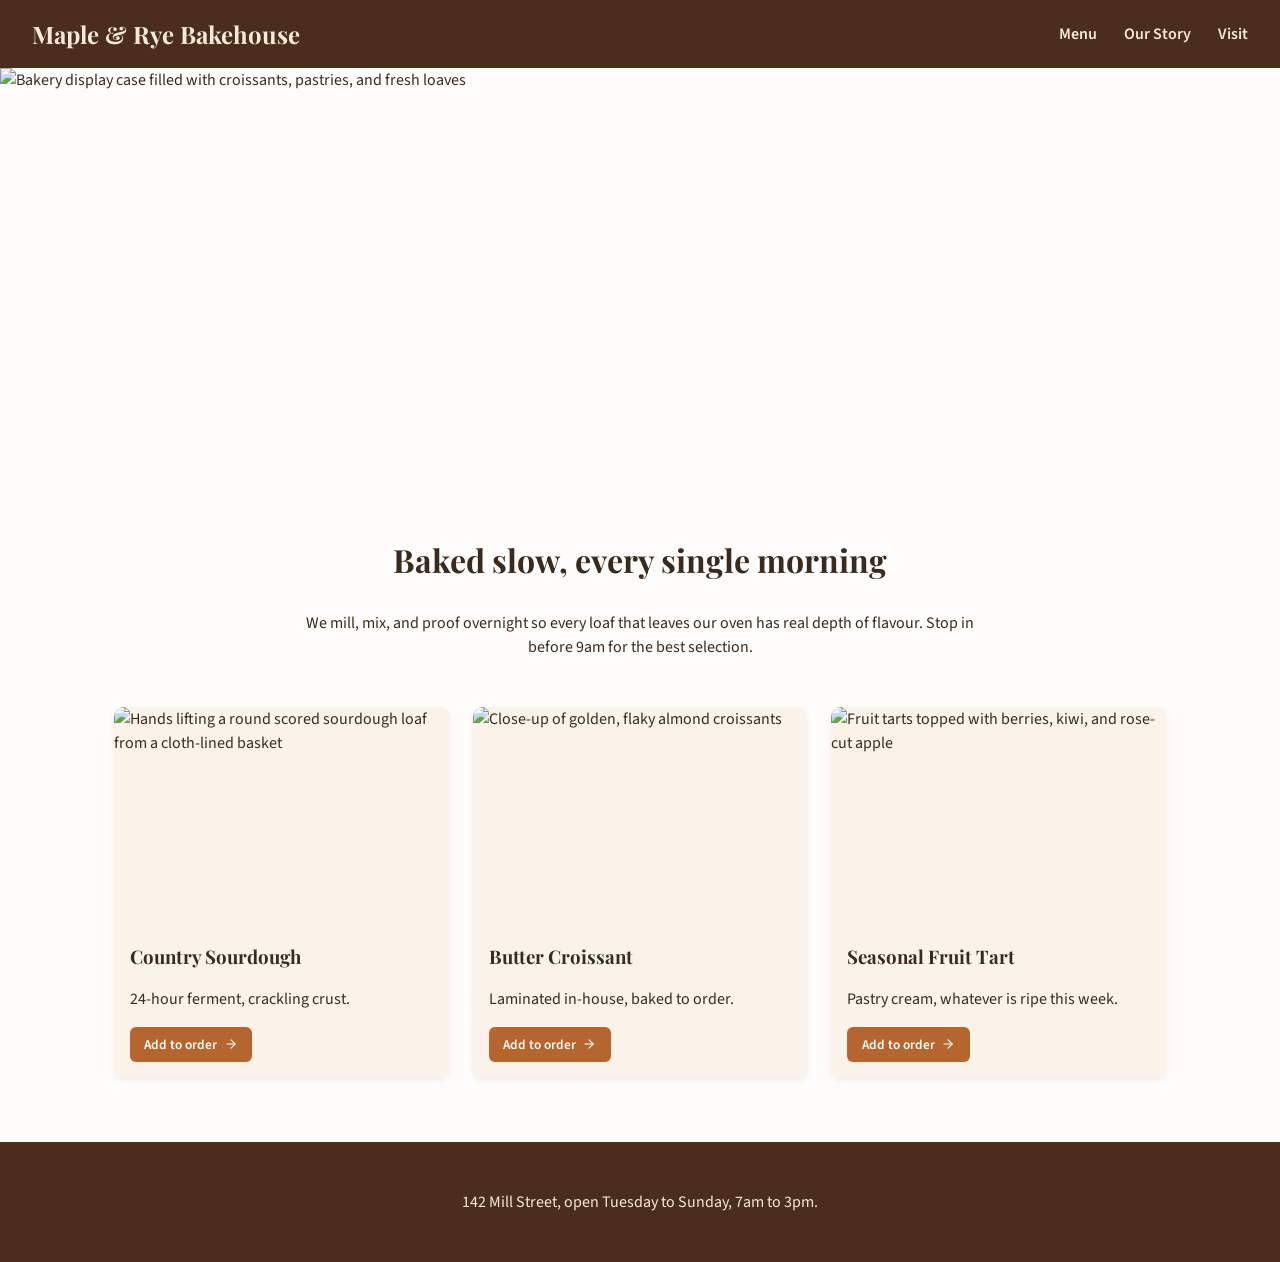
==== image-optimization/index.html @ 9005d3ee "testing github pages" ====
<!DOCTYPE html>
<html lang="en">

<head>
  <meta charset="UTF-8">
  <meta name="viewport" content="width=device-width, initial-scale=1.0">
  <title>Maple &amp; Rye Bakehouse</title>

  <link href="https://fonts.googleapis.com/css2?family=Playfair+Display:wght@700&family=Source+Sans+Pro&display=auto" rel="stylesheet">
  <link rel="stylesheet" href="css/styles.css">

  <script src="js/analytics.js" defer></script>
  <script src="js/main.js" defer></script>
</head>

<body>
  <header>
    <h1>Maple &amp; Rye Bakehouse</h1>
    <nav>
      <a href="#products">Menu</a>
      <a href="#about">Our Story</a>
      <a href="#visit">Visit</a>
    </nav>
  </header>

  <div class="hero">
    <img src="img/hero-bakery.jpg" alt="Bakery display case filled with croissants, pastries, and fresh loaves">
    <!-- TODO: make this an actually good web format -->
  </div>

  <section class="intro" id="about">
    <h2>Baked slow, every single morning</h2>
    <p>We mill, mix, and proof overnight so every loaf that leaves our oven has real depth of flavour. Stop in before 9am for the best selection.</p>
  </section>

  <section class="products" id="products">
    <div class="product-card">
      <img src="img/product-sourdough.jpg" alt="Hands lifting a round scored sourdough loaf from a cloth-lined basket">
      <div class="caption">
        <h3>Country Sourdough</h3>
        <p>24-hour ferment, crackling crust.</p>
        <button class="order-btn">
          Add to order
          <svg class="btn-arrow" width="14" height="14" viewBox="0 0 24 24" fill="none" stroke="currentColor" stroke-width="2" stroke-linecap="round" stroke-linejoin="round" aria-hidden="true" focusable="false">
            <line x1="5" y1="12" x2="19" y2="12"></line>
            <polyline points="12 5 19 12 12 19"></polyline>
          </svg>
        </button>
      </div>
    </div>
    <div class="product-card">
      <img src="img/product-croissant.jpg" alt="Close-up of golden, flaky almond croissants">
      <div class="caption">
        <h3>Butter Croissant</h3>
        <p>Laminated in-house, baked to order.</p>
        <button class="order-btn">
          Add to order
          <svg class="btn-arrow" width="14" height="14" viewBox="0 0 24 24" fill="none" stroke="currentColor" stroke-width="2" stroke-linecap="round" stroke-linejoin="round" aria-hidden="true" focusable="false">
            <line x1="5" y1="12" x2="19" y2="12"></line>
            <polyline points="12 5 19 12 12 19"></polyline>
          </svg>
        </button>
      </div>
    </div>
    <div class="product-card">
      <img src="img/product-tart.jpg" alt="Fruit tarts topped with berries, kiwi, and rose-cut apple">
      <div class="caption">
        <h3>Seasonal Fruit Tart</h3>
        <p>Pastry cream, whatever is ripe this week.</p>
        <button class="order-btn">
          Add to order
          <svg class="btn-arrow" width="14" height="14" viewBox="0 0 24 24" fill="none" stroke="currentColor" stroke-width="2" stroke-linecap="round" stroke-linejoin="round" aria-hidden="true" focusable="false">
            <line x1="5" y1="12" x2="19" y2="12"></line>
            <polyline points="12 5 19 12 12 19"></polyline>
          </svg>
        </button>
      </div>
    </div>
  </section>

  <footer id="visit">
    <p>142 Mill Street, open Tuesday to Sunday, 7am to 3pm.</p>
  </footer>
</body>

</html>
---- image-optimization/css/styles.css ----
/* Maple & Rye Bakehouse -- main stylesheet */

* {
  box-sizing: border-box;
}

body {
  margin: 0;
  font-family: 'Source Sans Pro', Arial, sans-serif;
  color: #3A2A1D;
  background: #FFFDFB;
  line-height: 1.5;
}

header {
  background: #4A2E1B;
  color: #F6E9DA;
  padding: 1rem 2rem;
  display: flex;
  justify-content: space-between;
  align-items: center;
}

header h1 {
  font-family: 'Playfair Display', Georgia, serif;
  font-size: 1.5rem;
  margin: 0;
}

nav a {
  color: #F6E9DA;
  text-decoration: none;
  margin-left: 1.5rem;
  font-weight: 600;
}

.hero {
  overflow: hidden;
}

.hero img {
  width: 100%;
  height: 420px;
  object-fit: cover;
  display: block;
}

.intro {
  max-width: 720px;
  margin: 3rem auto;
  padding: 0 1.5rem;
  text-align: center;
}

.intro h2 {
  font-family: 'Playfair Display', Georgia, serif;
  font-size: 2rem;
}

.products {
  display: grid;
  grid-template-columns: repeat(3, 1fr);
  gap: 1.5rem;
  max-width: 1100px;
  margin: 0 auto 4rem;
  padding: 0 1.5rem;
}

.product-card {
  background: #FBF3EA;
  border-radius: 10px;
  overflow: hidden;
  box-shadow: 0 2px 6px rgba(0,0,0,0.08);
}

.product-card img {
  width: 100%;
  height: 220px;
  object-fit: cover;
  display: block;
}

.product-card .caption {
  padding: 1rem;
}

.product-card h3 {
  margin: 0 0 0.25rem;
  font-family: 'Playfair Display', Georgia, serif;
}

footer {
  background: #4A2E1B;
  color: #F6E9DA;
  text-align: center;
  padding: 2rem;
}

.order-btn {
  display: inline-flex;
  align-items: center;
  gap: 0.4rem;
  background: #B5652E;
  color: #FFFDFB;
  border: none;
  border-radius: 6px;
  padding: 0.5rem 0.9rem;
  font-family: 'Source Sans Pro', Arial, sans-serif;
  font-weight: 600;
  cursor: pointer;
}

.btn-arrow {
  flex-shrink: 0;
}

/* ---- print styles, bundled in with everything else ---- */
@media print {
  header, nav, footer {
    display: none;
  }
  body {
    color: #000;
    background: #fff;
  }
  .products {
    grid-template-columns: 1fr;
  }
}
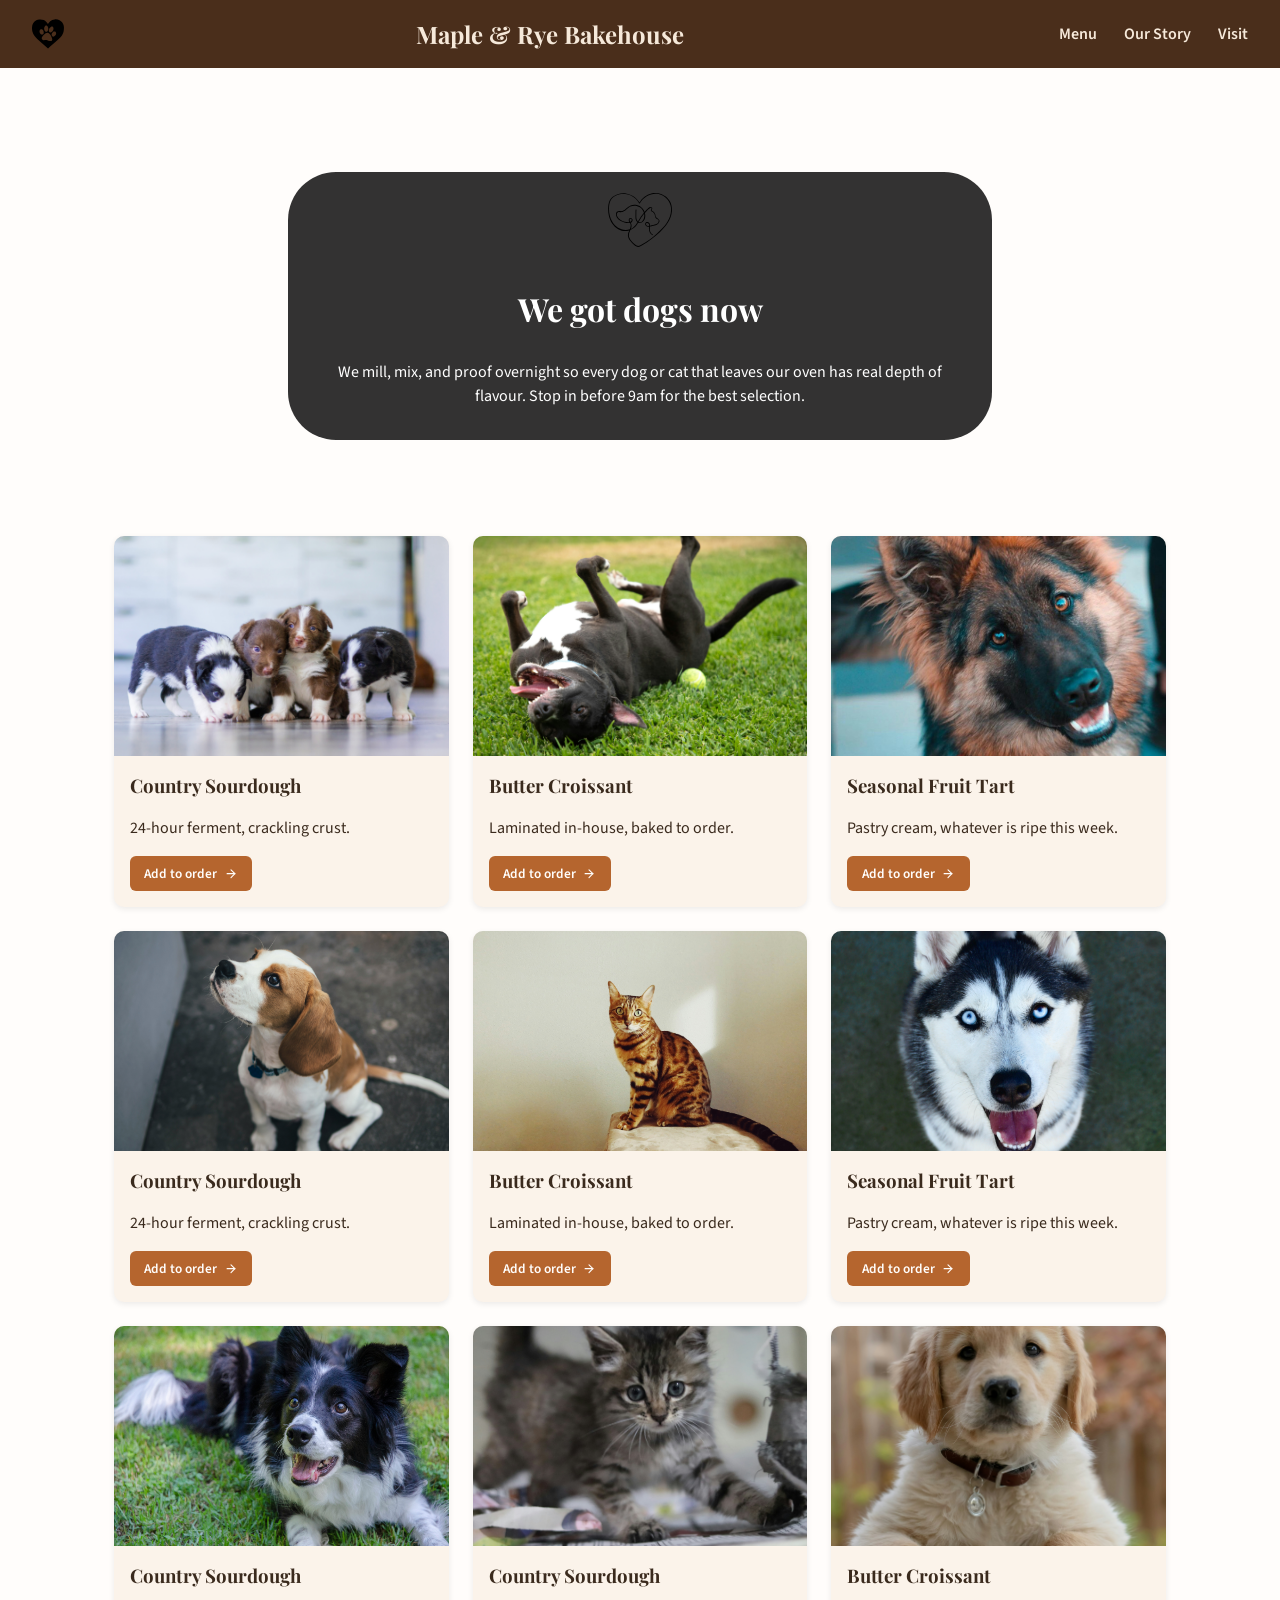
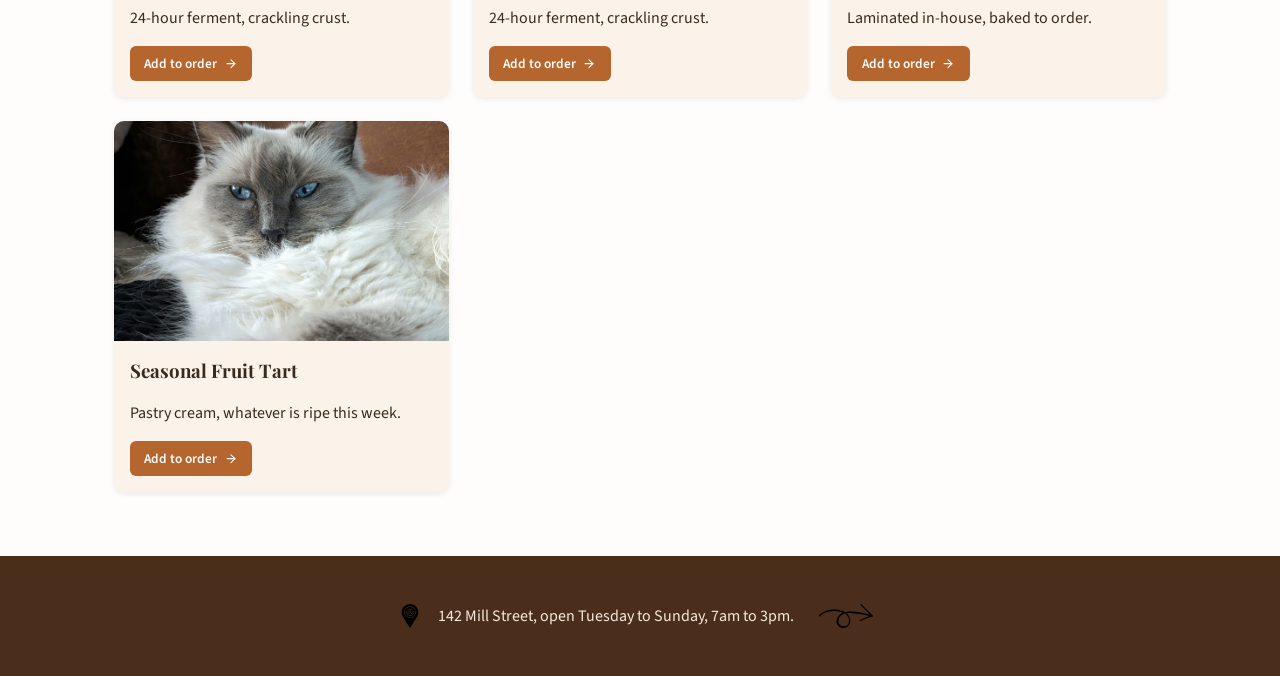
==== commit 473b33db: "Unoptimized Images" ====
--- a/image-optimization/index.html
+++ b/image-optimization/index.html
@@ -15,6 +15,7 @@
 
 <body>
   <header>
+    <img src="Originals/svgs/heart-paw-icon.svg" alt="Logo" height="32" width="32">
     <h1>Maple &amp; Rye Bakehouse</h1>
     <nav>
       <a href="#products">Menu</a>
@@ -24,18 +25,16 @@
   </header>
 
   <div class="hero">
-    <img src="img/hero-bakery.jpg" alt="Bakery display case filled with croissants, pastries, and fresh loaves">
-    <!-- TODO: make this an actually good web format -->
+    <section class="intro" id="about">
+      <img src="Originals/svgs/paws-heart-logo.svg" alt="Logo" height="64" width="64">
+      <h2>We got dogs now</h2>
+      <p>We mill, mix, and proof overnight so every dog or cat that leaves our oven has real depth of flavour. Stop in before 9am for the best selection.</p>
+    </section>
   </div>
-
-  <section class="intro" id="about">
-    <h2>Baked slow, every single morning</h2>
-    <p>We mill, mix, and proof overnight so every loaf that leaves our oven has real depth of flavour. Stop in before 9am for the best selection.</p>
-  </section>
 
   <section class="products" id="products">
     <div class="product-card">
-      <img src="img/product-sourdough.jpg" alt="Hands lifting a round scored sourdough loaf from a cloth-lined basket">
+      <img src="Originals/image-1.jpg" alt="Hands lifting a round scored sourdough loaf from a cloth-lined basket">
       <div class="caption">
         <h3>Country Sourdough</h3>
         <p>24-hour ferment, crackling crust.</p>
@@ -49,7 +48,7 @@
       </div>
     </div>
     <div class="product-card">
-      <img src="img/product-croissant.jpg" alt="Close-up of golden, flaky almond croissants">
+      <img src="Originals/image-2.jpg" alt="Close-up of golden, flaky almond croissants">
       <div class="caption">
         <h3>Butter Croissant</h3>
         <p>Laminated in-house, baked to order.</p>
@@ -63,7 +62,105 @@
       </div>
     </div>
     <div class="product-card">
-      <img src="img/product-tart.jpg" alt="Fruit tarts topped with berries, kiwi, and rose-cut apple">
+      <img src="Originals/image-3.jpg" alt="Fruit tarts topped with berries, kiwi, and rose-cut apple">
+      <div class="caption">
+        <h3>Seasonal Fruit Tart</h3>
+        <p>Pastry cream, whatever is ripe this week.</p>
+        <button class="order-btn">
+          Add to order
+          <svg class="btn-arrow" width="14" height="14" viewBox="0 0 24 24" fill="none" stroke="currentColor" stroke-width="2" stroke-linecap="round" stroke-linejoin="round" aria-hidden="true" focusable="false">
+            <line x1="5" y1="12" x2="19" y2="12"></line>
+            <polyline points="12 5 19 12 12 19"></polyline>
+          </svg>
+        </button>
+      </div>
+    </div>
+    <div class="product-card">
+      <img src="Originals/image-4.jpg" alt="Hands lifting a round scored sourdough loaf from a cloth-lined basket">
+      <div class="caption">
+        <h3>Country Sourdough</h3>
+        <p>24-hour ferment, crackling crust.</p>
+        <button class="order-btn">
+          Add to order
+          <svg class="btn-arrow" width="14" height="14" viewBox="0 0 24 24" fill="none" stroke="currentColor" stroke-width="2" stroke-linecap="round" stroke-linejoin="round" aria-hidden="true" focusable="false">
+            <line x1="5" y1="12" x2="19" y2="12"></line>
+            <polyline points="12 5 19 12 12 19"></polyline>
+          </svg>
+        </button>
+      </div>
+    </div>
+    <div class="product-card">
+      <img src="Originals/image-5.jpg" alt="Close-up of golden, flaky almond croissants">
+      <div class="caption">
+        <h3>Butter Croissant</h3>
+        <p>Laminated in-house, baked to order.</p>
+        <button class="order-btn">
+          Add to order
+          <svg class="btn-arrow" width="14" height="14" viewBox="0 0 24 24" fill="none" stroke="currentColor" stroke-width="2" stroke-linecap="round" stroke-linejoin="round" aria-hidden="true" focusable="false">
+            <line x1="5" y1="12" x2="19" y2="12"></line>
+            <polyline points="12 5 19 12 12 19"></polyline>
+          </svg>
+        </button>
+      </div>
+    </div>
+    <div class="product-card">
+      <img src="Originals/image-6.jpg" alt="Fruit tarts topped with berries, kiwi, and rose-cut apple">
+      <div class="caption">
+        <h3>Seasonal Fruit Tart</h3>
+        <p>Pastry cream, whatever is ripe this week.</p>
+        <button class="order-btn">
+          Add to order
+          <svg class="btn-arrow" width="14" height="14" viewBox="0 0 24 24" fill="none" stroke="currentColor" stroke-width="2" stroke-linecap="round" stroke-linejoin="round" aria-hidden="true" focusable="false">
+            <line x1="5" y1="12" x2="19" y2="12"></line>
+            <polyline points="12 5 19 12 12 19"></polyline>
+          </svg>
+        </button>
+      </div>
+    </div>
+    <div class="product-card">
+      <img src="Originals/image-7.jpg" alt="Hands lifting a round scored sourdough loaf from a cloth-lined basket">
+      <div class="caption">
+        <h3>Country Sourdough</h3>
+        <p>24-hour ferment, crackling crust.</p>
+        <button class="order-btn">
+          Add to order
+          <svg class="btn-arrow" width="14" height="14" viewBox="0 0 24 24" fill="none" stroke="currentColor" stroke-width="2" stroke-linecap="round" stroke-linejoin="round" aria-hidden="true" focusable="false">
+            <line x1="5" y1="12" x2="19" y2="12"></line>
+            <polyline points="12 5 19 12 12 19"></polyline>
+          </svg>
+        </button>
+      </div>
+    </div>
+    <div class="product-card">
+      <img src="Originals/image-8.jpg" alt="Hands lifting a round scored sourdough loaf from a cloth-lined basket">
+      <div class="caption">
+        <h3>Country Sourdough</h3>
+        <p>24-hour ferment, crackling crust.</p>
+        <button class="order-btn">
+          Add to order
+          <svg class="btn-arrow" width="14" height="14" viewBox="0 0 24 24" fill="none" stroke="currentColor" stroke-width="2" stroke-linecap="round" stroke-linejoin="round" aria-hidden="true" focusable="false">
+            <line x1="5" y1="12" x2="19" y2="12"></line>
+            <polyline points="12 5 19 12 12 19"></polyline>
+          </svg>
+        </button>
+      </div>
+    </div>
+    <div class="product-card">
+      <img src="Originals/image-9.jpg" alt="Close-up of golden, flaky almond croissants">
+      <div class="caption">
+        <h3>Butter Croissant</h3>
+        <p>Laminated in-house, baked to order.</p>
+        <button class="order-btn">
+          Add to order
+          <svg class="btn-arrow" width="14" height="14" viewBox="0 0 24 24" fill="none" stroke="currentColor" stroke-width="2" stroke-linecap="round" stroke-linejoin="round" aria-hidden="true" focusable="false">
+            <line x1="5" y1="12" x2="19" y2="12"></line>
+            <polyline points="12 5 19 12 12 19"></polyline>
+          </svg>
+        </button>
+      </div>
+    </div>
+    <div class="product-card">
+      <img src="Originals/image-10.jpg" alt="Fruit tarts topped with berries, kiwi, and rose-cut apple">
       <div class="caption">
         <h3>Seasonal Fruit Tart</h3>
         <p>Pastry cream, whatever is ripe this week.</p>
@@ -79,7 +176,9 @@
   </section>
 
   <footer id="visit">
+    <img src="Originals/svgs/location-marker-icon.svg" alt="Location" height="24" width="24">
     <p>142 Mill Street, open Tuesday to Sunday, 7am to 3pm.</p>
+    <img src="Originals/svgs/arrow-icon.svg" alt="Location" height="24" width="72">
   </footer>
 </body>
 
--- a/image-optimization/css/styles.css
+++ b/image-optimization/css/styles.css
@@ -36,13 +36,29 @@
 
 .hero {
   overflow: hidden;
+  background-image: url("/Originals/image-11.jpg");
+  background-position: center;
+  background-size: cover;
+  width: 100%;
+  height: 420px;
+  display: flex;
+  flex-direction: column;
+  justify-content: end;
+  align-items: center;
+  color: white;
+  margin-bottom: 3rem;
 }
 
-.hero img {
-  width: 100%;
-  height: 420px;
-  object-fit: cover;
-  display: block;
+.hero .intro {
+  background-color: #000c;
+  padding: 1rem 2rem;
+  border-radius: 3rem;
+
+}
+
+.hero p {
+  margin-top: 0;
+  max-width: 80ch;
 }
 
 .intro {
@@ -70,7 +86,7 @@
   background: #FBF3EA;
   border-radius: 10px;
   overflow: hidden;
-  box-shadow: 0 2px 6px rgba(0,0,0,0.08);
+  box-shadow: 0 2px 6px rgba(0, 0, 0, 0.08);
 }
 
 .product-card img {
@@ -94,6 +110,10 @@
   color: #F6E9DA;
   text-align: center;
   padding: 2rem;
+  display: flex;
+  justify-content: center;
+  align-items: center;
+  gap: 1rem;
 }
 
 .order-btn {
@@ -108,22 +128,30 @@
   font-family: 'Source Sans Pro', Arial, sans-serif;
   font-weight: 600;
   cursor: pointer;
+  width: fit-content;
 }
 
 .btn-arrow {
   flex-shrink: 0;
+  max-height: 1em;
+  max-width: 100%;
 }
 
 /* ---- print styles, bundled in with everything else ---- */
 @media print {
-  header, nav, footer {
+
+  header,
+  nav,
+  footer {
     display: none;
   }
+
   body {
     color: #000;
     background: #fff;
   }
+
   .products {
     grid-template-columns: 1fr;
   }
-}
+}
